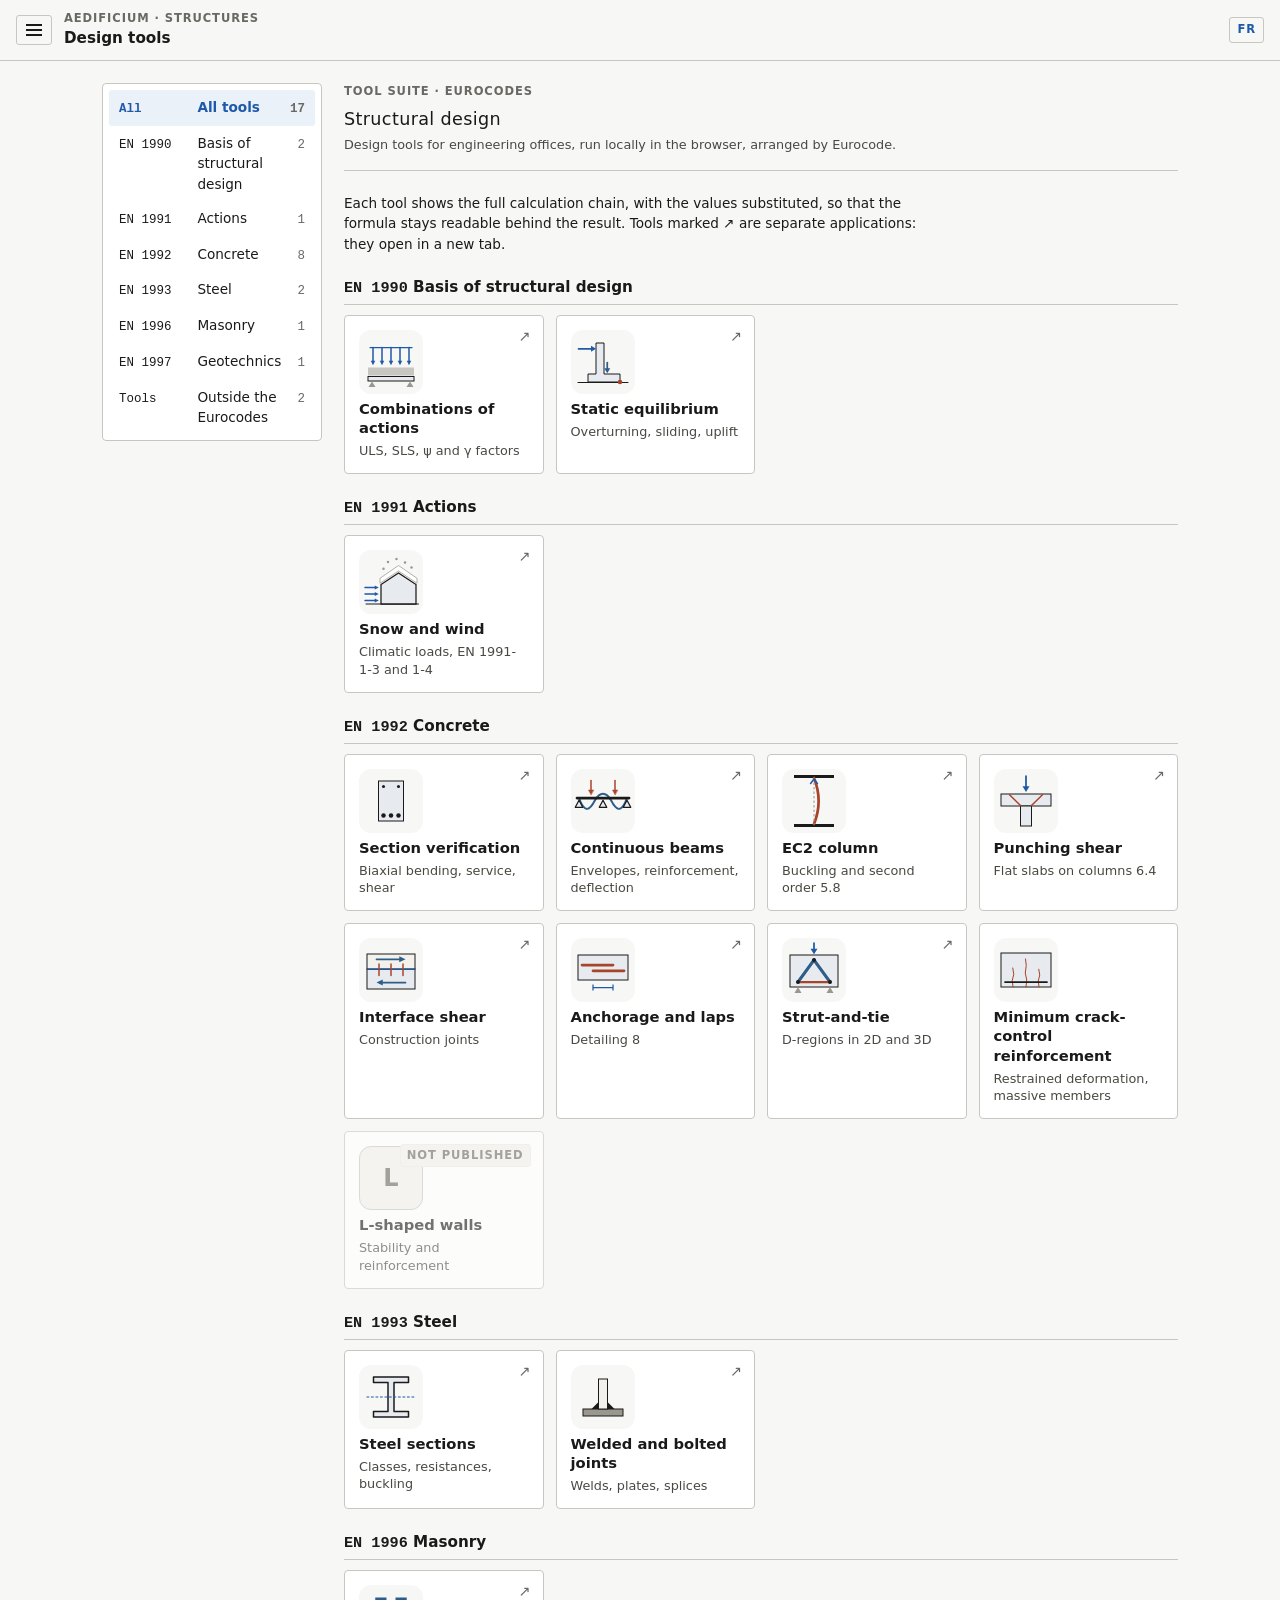
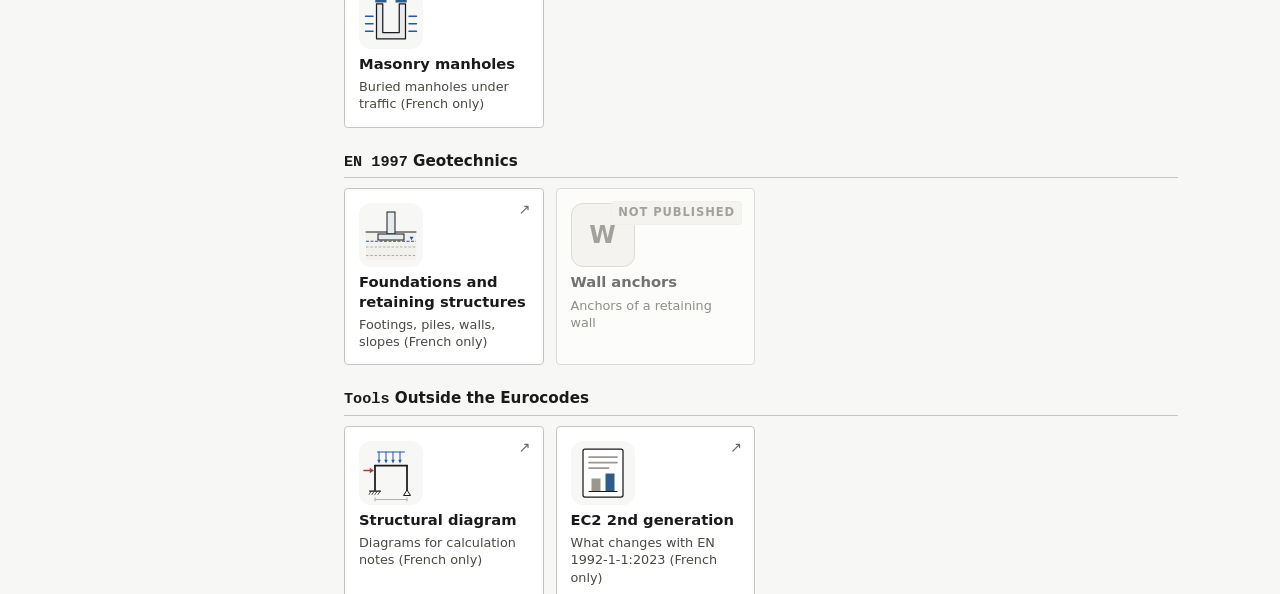
==== en/index.html @ 1b7b60aa "feat: version anglaise du hub (lot 8.8) Style et script sortis de index.html dans hub.css et hub.js," ====
<!DOCTYPE html>
<html lang="en">
<head>
<meta charset="UTF-8">
<meta name="viewport" content="width=device-width, initial-scale=1.0">
<title>Aedificium · Structural design tools</title>
<link rel="stylesheet" href="../hub.css">
</head>
<body>
<div class="app">
  <div class="scrim" onclick="toggleNav(false)"></div>

  <aside class="nav" id="nav">
    <div class="brand">
      <div class="eyebrow">Aedificium · Structures</div>
      <div class="name">Design tools</div>
      <div class="desc">Engineering office · Eurocodes</div>
    </div>
    <nav class="menu" id="menu"></nav>
    <div class="nav-foot">
      Calculations run locally, with no data sent. Eurocodes, 1<sup>st</sup> generation, recommended values.
    </div>
  </aside>

  <main>
    <div class="topbar">
      <button class="hamb" id="hamb" aria-label="Menu" aria-controls="nav" aria-expanded="false"
              onclick="toggleNav(!document.body.classList.contains('nav-open'))"><span></span><span></span><span></span></button>
      <div><div class="t-eyebrow">Aedificium · Structures</div><div class="t-name">Design tools</div></div>
      <a class="barre-langue" id="langue" href="../" hreflang="fr" lang="fr" aria-label="Version française">FR</a>
    </div>
    <div class="view-wrap"><div id="view"></div></div>
  </main>
</div>

<!--
  Charge AVANT hub.js : les deux sont des scripts classiques et partagent la
  portee globale, donc `armatureMinimaleBridage` y est visible. Les passer en
  module casserait les `onclick` en ligne de la page.
-->
<script src="../asmin.js"></script>
<script src="../hub.js"></script>
</body>
</html>
---- hub.css ----
:root{
    /* ---- Chassis ---- */
    --fond:#f7f7f6;             /* fond de page */
    --surface:#ffffff;          /* cartes, panneaux, champs */
    --surface-appui:#f2f1ec;    /* en-tetes de tableau, boutons au repos, blocs d'attente */
    --texte:#1a1a1a;
    --texte-doux:#4a4842;       /* notes, libelles de ligne, corps secondaire */
    --texte-faible:#6a6862;     /* legend, sous-titres, surtitres */
    --bordure:#c8c6c0;          /* filet structurant : cadres, champs, separateurs */
    --bordure-douce:#eceae4;    /* filet interne : lignes de liste, lignes de tableau */

    /* ---- Interface ---- */
    --accent:#1e5aa8;           /* focus, liens, etat actif — JAMAIS une couleur de sens */
    --accent-doux:#eaf1f9;      /* fond d'un champ actif, surlignage de zone */

    /* ---- Couleurs de sens ---- */
    --compression:#2f5d8a;      /* bielle, beton comprime, domaine resistant */
    --traction:#a8442a;         /* tirant, acier tendu, point sollicitant */
    --beton:#e7eaee;            /* aplat de matiere dans les traces */
    --neutre:#9a978f;           /* barre a effort nul, reperes de cotation */

    /* ---- Verdicts : trois etats, pas quatre ---- */
    --ok:#1f6f3f;      --ok-fond:#eaf4ee;
    --alerte:#8a6d00;  --alerte-fond:#fdf6e3;
    --refus:#a52121;   --refus-fond:#f8ecec;

    /* ---- Typographie ---- */
    --sans:system-ui,-apple-system,'Segoe UI',Roboto,sans-serif;
    --mono:ui-monospace,SFMono-Regular,Menlo,Consolas,monospace;

    /* ---- Rayons ---- */
    --rayon:4px;                /* cartes, panneaux, fieldsets */
    --rayon-petit:3px;          /* champs, boutons, pastilles */

    color-scheme:light;

    /* ---- Gabarit propre au hub ---- */
    --nav:252px;
  }
  *{box-sizing:border-box}
  html{-webkit-text-size-adjust:100%}
  body{margin:0;color:var(--texte);background:var(--fond);font-family:var(--sans);font-size:14px;line-height:1.5}
  :focus-visible{outline:2px solid var(--accent);outline-offset:1px}

  /* Tout nombre, toute unite : monoespace tabulaire. Le monoespace ne sert
     jamais de police de titre. */
  .field .u,.card .val,.kv,.step,.verdict,table,input[type=number]{
    font-family:var(--mono);font-variant-numeric:tabular-nums}

  /* Surtitres, libelles de panneau, pastilles et boutons : sans, majuscules
     espacees. */
  .eyebrow,.t-eyebrow,.menu-group-lbl,.subh,.tag,.card .k,.tuile .status,.placeholder .big,caption,.step.head,.verdict small,
  button.tool,details.adv summary,details.deriv summary,.panel-h{
    font-family:var(--sans);font-size:.72rem;letter-spacing:.08em;
    text-transform:uppercase;font-weight:600}

  /* ---------- App shell ---------- */
  /*
   * Le volet de navigation est un TIROIR, a toutes les largeurs.
   *
   * Il occupait auparavant une colonne permanente de 252 px sur grand ecran.
   * Un menu de six entrees, qu'on consulte quelques secondes puis plus du
   * tout, n'a pas a retenir un quart de la largeur pendant qu'on saisit. Il
   * s'ouvre donc sur demande, par l'icone a trois barres, et se referme des
   * qu'on a choisi — au clic sur le voile, a la touche Echap, ou en changeant
   * de page.
   */
  .app{display:grid;grid-template-columns:1fr;min-height:100vh}
  aside.nav{
    background:var(--surface);border-right:1px solid var(--bordure);
    position:fixed;left:0;top:0;width:var(--nav);height:100vh;overflow-y:auto;
    display:flex;flex-direction:column;z-index:40;
    /* Ferme, le volet sort AUSSI de l'ordre de tabulation : `visibility`
       fait ce que `transform` seul ne fait pas. */
    transform:translateX(-100%);visibility:hidden;
    transition:transform .2s, visibility .2s;
  }
  body.nav-open aside.nav{transform:translateX(0);visibility:visible}
  .brand{padding:20px 18px 16px;border-bottom:1px solid var(--bordure-douce)}
  .brand .eyebrow{color:var(--texte-faible)}
  .brand .name{font-size:.95rem;font-weight:600;margin-top:3px}
  .brand .desc{font-size:.8rem;color:var(--texte-doux);margin-top:2px}
  nav.menu{padding:10px 0;flex:1}
  .menu-group{padding:12px 18px 4px}
  .menu-group-lbl{color:var(--texte-faible)}
  a.item,span.item{
    display:flex;align-items:center;justify-content:space-between;gap:8px;
    padding:8px 18px 8px 16px;font-size:.85rem;color:var(--texte);text-decoration:none;
    border-left:3px solid transparent;cursor:pointer;
  }
  a.item:hover{background:var(--fond)}
  a.item.active{background:var(--accent-doux);border-left-color:var(--accent);color:var(--accent);font-weight:600}
  a.item:focus-visible{outline-offset:-2px}
  span.item.disabled{color:var(--texte-faible);cursor:default}
  .tag{padding:2px 6px;border-radius:var(--rayon-petit);background:var(--surface-appui);
    color:var(--texte-faible);border:1px solid var(--bordure-douce)}
  .nav-foot{padding:14px 18px;border-top:1px solid var(--bordure-douce);font-size:.8rem;color:var(--texte-doux);line-height:1.45}

  main{min-width:0}

  /*
   * La barre du haut porte l'icone du tiroir et l'identite de la suite. Elle
   * reste collee en haut : le menu doit etre atteignable sans remonter la
   * page.
   */
  .topbar{display:flex;align-items:center;gap:12px;position:sticky;top:0;z-index:30;
    background:var(--fond);border-bottom:1px solid var(--bordure);padding:10px 16px}
  .topbar .t-name{font-weight:600;font-size:.95rem}
  .topbar .t-eyebrow{color:var(--texte-faible)}
  .hamb{display:inline-flex;flex-direction:column;gap:3px;background:none;
    border:1px solid var(--bordure);border-radius:var(--rayon-petit);padding:8px 9px;cursor:pointer}
  .hamb:hover{background:var(--surface-appui)}
  .hamb span{width:16px;height:2px;background:var(--texte);display:block}

  /*
   * Le voile n'existe QUE volet ouvert. Sans la regle de base `display:none`,
   * il redevient un div ordinaire, donc une CELLULE de la grille `.app` :
   * il occupait la premiere colonne et repoussait le contenu hors de l'ecran.
   */
  .scrim{display:none;position:fixed;inset:0;background:var(--texte);opacity:.35;z-index:35}
  body.nav-open .scrim{display:block}

  .view-wrap{max-width:1120px;margin:0 auto;padding:0 22px}

  .page-h{display:flex;justify-content:space-between;align-items:flex-end;gap:20px;flex-wrap:wrap;
    padding:22px 0 16px;border-bottom:1px solid var(--bordure);margin-bottom:22px}
  .page-h .eyebrow{color:var(--texte-faible)}
  .page-h h1{font-size:1.1rem;margin:6px 0 2px;letter-spacing:.02em;font-weight:400}
  .page-h .sub{color:var(--texte-doux);font-size:.8rem}
  .verdict{font-size:.85rem;border-left:3px solid;border-radius:var(--rayon);padding:9px 13px;white-space:nowrap;font-weight:600}
  .verdict small{display:block;font-weight:400;color:inherit}
  .v-ok{color:var(--ok);border-color:var(--ok);background:var(--ok-fond)}
  .v-no{color:var(--refus);border-color:var(--refus);background:var(--refus-fond)}

  /* ---------- Accueil : tableau de bord par Eurocode ---------- */
  .tb{display:grid;grid-template-columns:220px minmax(0,1fr);gap:22px;padding-top:22px}
  .tb-nav{display:flex;flex-direction:column;align-self:start;position:sticky;top:72px;
    background:var(--surface);border:1px solid var(--bordure);border-radius:var(--rayon);padding:6px}
  .tb-nav a{display:flex;gap:8px;align-items:baseline;padding:7px 10px;border-radius:var(--rayon-petit);
    color:var(--texte);text-decoration:none;font-size:.85rem}
  .tb-nav a:hover{background:var(--fond)}
  .tb-nav a.actif{background:var(--accent-doux);color:var(--accent);font-weight:600}
  .tb-nav .num{font-family:var(--mono);font-size:.78rem;min-width:4.4rem}
  .tb-nav i{margin-left:auto;font-style:normal;font-family:var(--mono);font-size:.78rem;color:var(--texte-faible)}
  .tb-main .page-h{padding-top:0}
  .tb-main .lead{font-size:.85rem;max-width:68ch;margin:0 0 8px}
  .tb-groupe{margin:22px 0 0}
  .tb-groupe h2{font-size:.95rem;font-weight:600;margin:0 0 10px;padding-bottom:4px;border-bottom:1px solid var(--bordure)}
  .tb-groupe h2 a{color:inherit;text-decoration:none}
  .tb-groupe h2 a:hover{color:var(--accent)}
  .tb-groupe .num,.tb-main .num{font-family:var(--mono)}
  .tuiles{display:grid;grid-template-columns:repeat(auto-fill,minmax(180px,1fr));gap:12px}
  .tuiles.detail{grid-template-columns:repeat(auto-fill,minmax(260px,1fr))}
  .tuile{position:relative;display:flex;flex-direction:column;align-items:flex-start;gap:5px;
    background:var(--surface);border:1px solid var(--bordure);border-radius:var(--rayon);padding:14px;
    color:inherit;text-decoration:none;transition:border-color .15s}
  a.tuile:hover{border-color:var(--accent)}
  .tuile .ic{width:64px;height:64px;border-radius:12px;flex:none}
  .ic-vide{display:inline-flex;align-items:center;justify-content:center;background:var(--surface-appui);
    border:1px solid var(--bordure);color:var(--texte-faible);font-weight:600;font-size:1.5rem}
  .tuile b{font-size:.92rem;line-height:1.3}
  .tuile small{font-size:.8rem;color:var(--texte-doux);line-height:1.35}
  .tuile .long{display:none;font-size:.82rem;color:var(--texte-doux);margin:4px 0 0}
  .tuiles.detail .long{display:block}
  .tuile .ext{position:absolute;top:10px;right:12px;color:var(--texte-faible);font-size:.9rem}
  /* Pastille d'etat : information, pas verdict, donc pas de couleur de sens. */
  .tuile .status{position:absolute;top:12px;right:12px;padding:2px 6px;border-radius:var(--rayon-petit);
    background:var(--surface-appui);color:var(--texte-faible);border:1px solid var(--bordure-douce)}
  .tuile.attente{opacity:.6}
  .sr{position:absolute;width:1px;height:1px;overflow:hidden;clip:rect(0 0 0 0);white-space:nowrap}
  .menu-group a.menu-group-lbl{color:var(--texte-faible);text-decoration:none}
  .menu-group a.menu-group-lbl:hover,.menu-group a.menu-group-lbl.active{color:var(--accent)}
  @media(max-width:760px){
    .tb{grid-template-columns:1fr;gap:14px;padding-top:14px}
    .tb-nav{position:static;flex-direction:row;overflow-x:auto;padding:4px}
    .tb-nav a{white-space:nowrap;flex:none}
    .tb-nav .num{min-width:0}
    .tuiles{grid-template-columns:repeat(auto-fill,minmax(150px,1fr));gap:10px}
    .tuiles.detail{grid-template-columns:1fr}
    .tuile{padding:12px}
    .tuile .ic{width:52px;height:52px;border-radius:10px}
  }

  /* ---------- shared building blocks (fissuration) ---------- */
  .grid{display:grid;grid-template-columns:340px 1fr;gap:22px;margin:0 0 22px}
  @media(max-width:900px){.grid{grid-template-columns:1fr}}
  .panel{background:var(--surface);border:1px solid var(--bordure);border-radius:var(--rayon)}
  .panel-h{color:var(--texte-faible);background:var(--surface-appui);
    border-bottom:1px solid var(--bordure-douce);padding:9px 14px;display:flex;align-items:center;gap:8px}
  .panel-h .num{color:var(--accent)}
  .panel-b{padding:12px 14px}
  .field{display:grid;grid-template-columns:1fr 96px;align-items:center;gap:8px;margin:8px 0;font-size:.85rem}
  .field .u{font-size:.8rem;color:var(--texte-doux);text-align:left;grid-column:2;margin-top:-4px}
  .field.stack{grid-template-columns:1fr}
  input,select{padding:.28rem .4rem;border:1px solid var(--bordure);border-radius:var(--rayon-petit);
    background:var(--surface);color:inherit;font:inherit;width:100%}
  input[type=number]{font-family:var(--mono);font-variant-numeric:tabular-nums;text-align:right;-moz-appearance:textfield}
  select{text-align:left}
  /* Le champ n'est habille d'accent-doux que pendant la saisie. */
  input:focus,select:focus{background:var(--accent-doux)}
  .note{font-size:.8rem;color:var(--texte-doux);margin:2px 0 10px;line-height:1.35}
  .grp{border-top:1px solid var(--bordure-douce);margin-top:6px;padding-top:8px}
  .grp:first-child{border-top:0;margin-top:0;padding-top:0}
  .subh{color:var(--texte-faible);padding:0 0 4px}
  details.adv summary{cursor:pointer;color:var(--texte-faible);padding:6px 0}
  details.adv[open] summary{color:var(--texte)}

  .draw-wrap{background:var(--surface);border:1px solid var(--bordure);border-radius:var(--rayon);margin-bottom:22px}
  .draw-b{padding:6px}
  svg.section{display:block;width:100%;height:auto;background:var(--surface);
    border:1px solid var(--bordure-douce);border-radius:var(--rayon-petit)}
  .legend{display:flex;gap:16px;flex-wrap:wrap;font-size:.8rem;color:var(--texte-doux);padding:8px 12px;border-top:1px solid var(--bordure-douce)}
  .legend i{display:inline-block;width:11px;height:11px;margin-right:5px;vertical-align:-1px;border-radius:1px}

  .cards{display:grid;grid-template-columns:1fr 1fr;gap:12px;margin-bottom:12px}
  @media(max-width:520px){.cards{grid-template-columns:1fr}}
  .card{border:1px solid var(--bordure);border-radius:var(--rayon);padding:12px 14px;background:var(--surface)}
  .card .k{color:var(--texte-faible)}
  .card .val{font-size:1.1rem;font-weight:600;margin-top:2px;line-height:1.1}
  .card .val small{font-size:.8rem;color:var(--texte-doux);font-weight:400}
  .card .x{font-family:var(--sans);font-size:.8rem;color:var(--texte-doux);margin-top:3px}
  .card.gov{border-color:var(--accent);background:var(--accent-doux)}
  .card.gov .val{color:var(--accent)}

  /* Verdict : lisere gauche de 3px, fond *-fond, texte en couleur pleine. */
  .verif{border:1px solid var(--bordure);border-radius:var(--rayon);overflow:hidden}
  .verif.ok{border-left:3px solid var(--ok)} .verif.no{border-left:3px solid var(--refus)}
  .verif-h{padding:10px 14px;font-size:.85rem;font-weight:600;display:flex;justify-content:space-between;align-items:center;gap:10px}
  .verif.ok .verif-h{background:var(--ok-fond);color:var(--ok)}
  .verif.no .verif-h{background:var(--refus-fond);color:var(--refus)}
  .verif-b{padding:6px 14px 12px}
  .kv{display:flex;justify-content:space-between;gap:10px;font-size:.85rem;padding:5px 0;border-bottom:1px solid var(--bordure-douce)}
  .kv:last-child{border-bottom:0}
  .kv .lab{font-family:var(--sans);color:var(--texte-doux)}

  details.deriv{margin-top:14px;background:var(--surface);border:1px solid var(--bordure);border-radius:var(--rayon)}
  details.deriv summary{cursor:pointer;color:var(--texte-faible);padding:11px 14px;list-style:none}
  details.deriv summary::-webkit-details-marker{display:none}
  details.deriv summary::before{content:"▸ ";color:var(--accent)}
  details.deriv[open] summary::before{content:"▾ "}
  .deriv-b{padding:2px 14px 14px;border-top:1px solid var(--bordure-douce)}
  .step{font-size:.85rem;padding:7px 0;border-bottom:1px solid var(--bordure-douce);display:grid;grid-template-columns:150px 1fr auto;gap:10px;align-items:baseline}
  @media(max-width:600px){.step{grid-template-columns:1fr}}
  .step .sym{color:var(--accent)}
  .step .expr{color:var(--texte-doux);word-break:break-word}
  .step .res{text-align:right;white-space:nowrap}
  .step.head{grid-template-columns:1fr;border-bottom:1px solid var(--bordure);color:var(--texte-faible);margin-top:8px;padding-bottom:4px}

  .ref{margin:22px 0}
  table{border-collapse:collapse;width:100%;font-size:.85rem;background:var(--surface)}
  th,td{border-bottom:1px solid var(--bordure-douce);padding:5px 8px;text-align:center;font-weight:400}
  th{background:var(--surface-appui);color:var(--texte-doux)}
  td.l,th.l{text-align:left}
  caption{text-align:left;color:var(--texte-faible);padding:10px 0 6px}

  .foot{border-top:1px solid var(--bordure);padding:18px 0 40px;color:var(--texte-doux);font-size:.8rem;line-height:1.5;margin-top:22px}
  .foot b{color:var(--texte)}
  .tools{display:flex;gap:10px;margin:0 0 12px;flex-wrap:wrap}
  button.tool{cursor:pointer;padding:.32rem .7rem;border:1px solid var(--bordure);border-radius:var(--rayon-petit);
    background:var(--surface-appui);color:inherit}
  button.tool:hover{background:color-mix(in srgb, var(--surface-appui) 95%, var(--texte))}

  /* Attente : bloc gris, pas un verdict — donc pas de lisere colore. */
  .placeholder{border:1px solid var(--bordure);border-radius:var(--rayon);background:var(--surface-appui);padding:34px 24px;text-align:center;margin:8px 0}
  .placeholder .big{color:var(--texte-faible)}
  .placeholder p{max-width:52ch;margin:10px auto 0;color:var(--texte-doux);font-size:.85rem}

  @media print{
    body{background:#fff}
    .app{grid-template-columns:1fr}
    aside.nav,.topbar,.hamb,.scrim,.tools,button.tool,details.deriv,details.adv{display:none!important}
    input,select{border:0;background:none;padding:0}
  }
  @media(prefers-reduced-motion:no-preference){
    .card .val,.verif,.verdict,.tuile{transition:.18s}
  }
  @media(prefers-reduced-motion:reduce){
    aside.nav{transition:none}
  }

/* Une valeur forcee hors du domaine physique n'est pas un echec de
   verification : c'est un AVERTISSEMENT. D'ou la couleur d'alerte, jamais
   celle du refus — « une couleur de sens ne sert jamais de decor » vaut
   aussi dans l'autre sens. */
.avert{margin:0 0 12px}
.avert ul{margin:0;padding:10px 14px 10px 28px;list-style:disc;
  background:var(--alerte-fond);border-left:3px solid var(--alerte);
  border-radius:var(--rayon-petit);color:var(--alerte);font-size:.82rem;line-height:1.45}
.avert li+li{margin-top:6px}

/* Lien de langue FR / EN, a droite de la barre du haut. */
.topbar .barre-langue{margin-left:auto;font-size:.72rem;font-weight:600;letter-spacing:.08em;
  color:var(--accent);text-decoration:none;border:1px solid var(--bordure);
  border-radius:var(--rayon-petit);padding:3px 7px}
.topbar .barre-langue:hover{background:var(--accent-doux)}
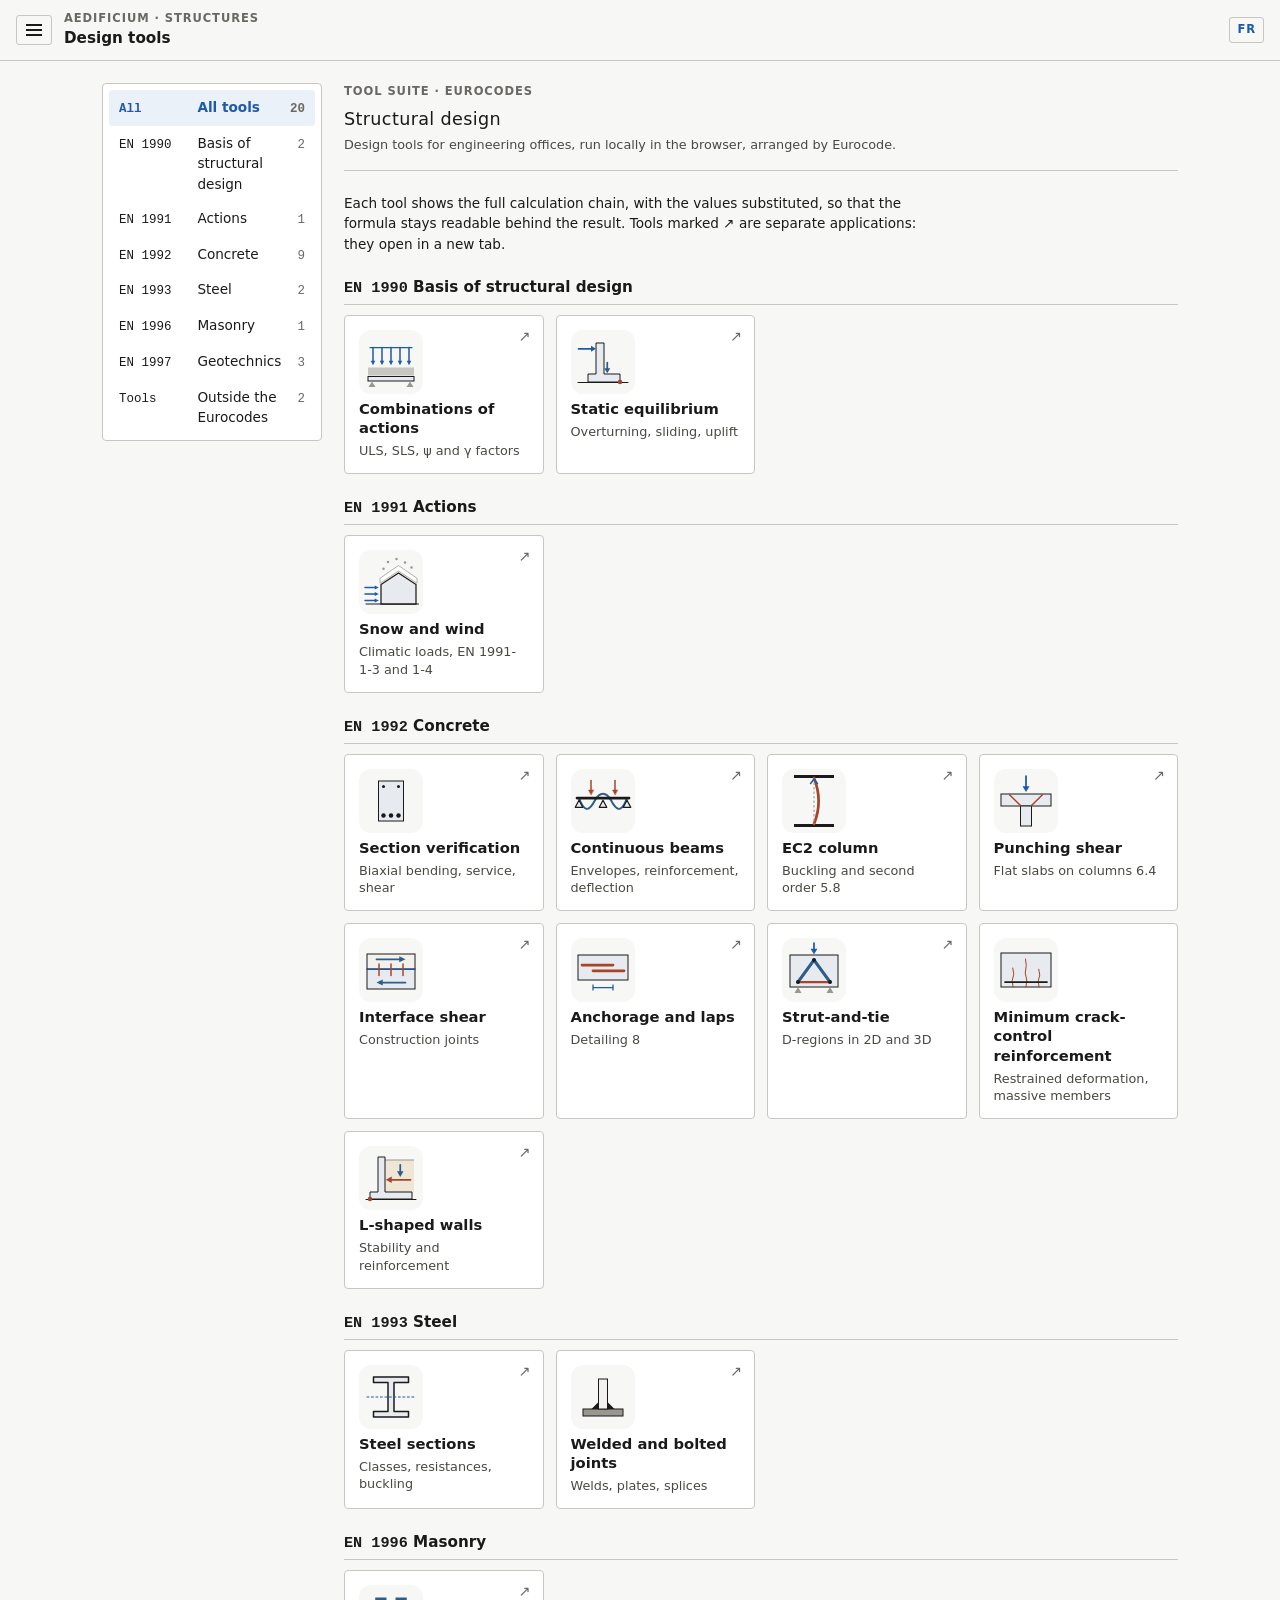
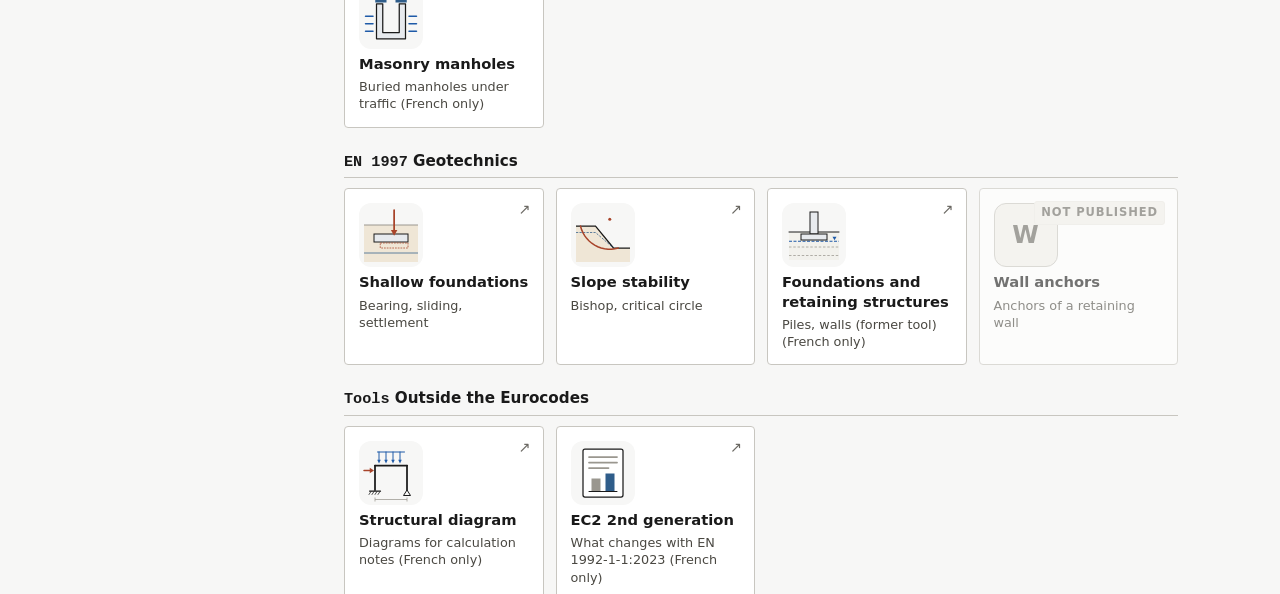
==== commit 2fed678a: "feat: page Mes projets (arborescence et feuilles, etape 9.5) Route #projets et #projets/<id> : proje" ====
--- a/en/index.html
+++ b/en/index.html
@@ -40,5 +40,6 @@
 -->
 <script src="../asmin.js"></script>
 <script src="../hub.js"></script>
+<script type="module" src="../projets/page.js"></script>
 </body>
 </html>
--- a/hub.css
+++ b/hub.css
@@ -293,3 +293,55 @@
   color:var(--accent);text-decoration:none;border:1px solid var(--bordure);
   border-radius:var(--rayon-petit);padding:3px 7px}
 .topbar .barre-langue:hover{background:var(--accent-doux)}
+
+/* ---------- Mes projets (etape 9.5) ---------- */
+.pj-actions{display:flex;flex-wrap:wrap;gap:6px;margin:10px 0 14px}
+.pj-actions.pj-serre{margin:6px 0 8px}
+.pj-actions button,.pj-bouton,.pj-ajout button,.pj-dialogue button{font:inherit;font-size:.82rem;
+  padding:5px 11px;border:1px solid var(--bordure);border-radius:var(--rayon-petit);
+  background:var(--surface-appui);color:var(--texte);cursor:pointer}
+.pj-actions button:hover,.pj-bouton:hover,.pj-ajout button:hover{background:var(--accent-doux)}
+button.pj-principal,.pj-dialogue button.pj-principal{background:var(--accent);border-color:var(--accent);color:#fff}
+button.pj-principal:hover{background:var(--accent);filter:brightness(1.1)}
+button.pj-danger{color:var(--refus)}
+.pj-vide,.pj-note{color:var(--texte-doux);margin:8px 0}
+.pj-note{font-size:.82rem}
+.pj-liste{list-style:none;margin:0;padding:0;border:1px solid var(--bordure);border-radius:var(--rayon);background:var(--surface)}
+.pj-liste li+li{border-top:1px solid var(--bordure-douce)}
+.pj-liste a{display:flex;justify-content:space-between;gap:12px;padding:10px 14px;color:var(--texte);text-decoration:none}
+.pj-liste a:hover{background:var(--accent-doux)}
+.pj-nom{font-weight:600}
+.pj-date{color:var(--texte-faible);font-size:.82rem}
+.pj-cadre{display:grid;grid-template-columns:minmax(220px,320px) 1fr;gap:14px;align-items:start}
+@media (max-width:760px){.pj-cadre{grid-template-columns:1fr}}
+.pj-arbre,.pj-detail{border:1px solid var(--bordure);border-radius:var(--rayon);background:var(--surface);padding:10px 12px;min-width:0}
+.pj-arbre ul{list-style:none;margin:0;padding:0 0 0 14px}
+.pj-arbre>ul{padding-left:0}
+.pj-noeud{display:flex;align-items:baseline;gap:6px;width:100%;text-align:left;font:inherit;
+  padding:3px 6px;border:0;border-radius:var(--rayon-petit);background:none;color:var(--texte);cursor:pointer}
+.pj-noeud:hover{background:var(--accent-doux)}
+.pj-noeud.pj-sel{background:var(--accent-doux);outline:1px solid var(--accent)}
+.pj-noeud.pj-coupe{opacity:.5;font-style:italic}
+.pj-racine{font-weight:600}
+.pj-dossier{font-weight:600}
+.pj-ic{color:var(--texte-faible);width:1em;flex:none}
+.pj-calcul{color:var(--texte-doux);font-size:.88rem}
+.pj-compte{margin-left:auto;color:var(--texte-faible);font-size:.76rem;white-space:nowrap}
+.pj-detail h2{margin:2px 0 4px;font-size:1.15rem}
+.pj-calc{border-top:1px solid var(--bordure-douce);padding-top:10px;margin-top:10px}
+.pj-calc h3{margin:0 0 6px;font-size:1rem}
+.pj-calc h3 small{color:var(--texte-faible);font-weight:400}
+.pj-feuilles{width:100%;border-collapse:collapse;font-family:var(--sans);font-size:.86rem}
+.pj-feuilles th,.pj-feuilles td{padding:5px 8px;border-bottom:1px solid var(--bordure-douce);text-align:left}
+.pj-feuilles th{background:var(--surface-appui);font-size:.72rem;letter-spacing:.06em;text-transform:uppercase}
+.pj-statut{font-size:.74rem;padding:1px 7px;border-radius:var(--rayon-petit);white-space:nowrap}
+.pj-statut.pj-justifier{background:var(--ok-fond);color:var(--ok)}
+.pj-statut.pj-etude{background:var(--surface-appui);color:var(--texte-doux)}
+.pj-ajout{display:flex;flex-wrap:wrap;gap:8px;align-items:end;margin-top:14px}
+.pj-ajout label{display:flex;flex-direction:column;gap:3px;font-size:.82rem;color:var(--texte-doux)}
+.pj-ajout select{font:inherit;padding:4px 6px;border:1px solid var(--bordure);border-radius:var(--rayon-petit);background:var(--surface)}
+.pj-dialogue{border:1px solid var(--bordure);border-radius:var(--rayon);padding:16px 18px;max-width:min(440px,calc(100vw - 32px));background:var(--surface);color:var(--texte)}
+.pj-dialogue::backdrop{background:rgba(26,26,26,.25)}
+.pj-q{display:flex;flex-direction:column;gap:6px;margin:0 0 12px}
+.pj-q input{font:inherit;padding:6px 8px;border:1px solid var(--bordure);border-radius:var(--rayon-petit)}
+.pj-boutons{display:flex;justify-content:flex-end;gap:8px}
